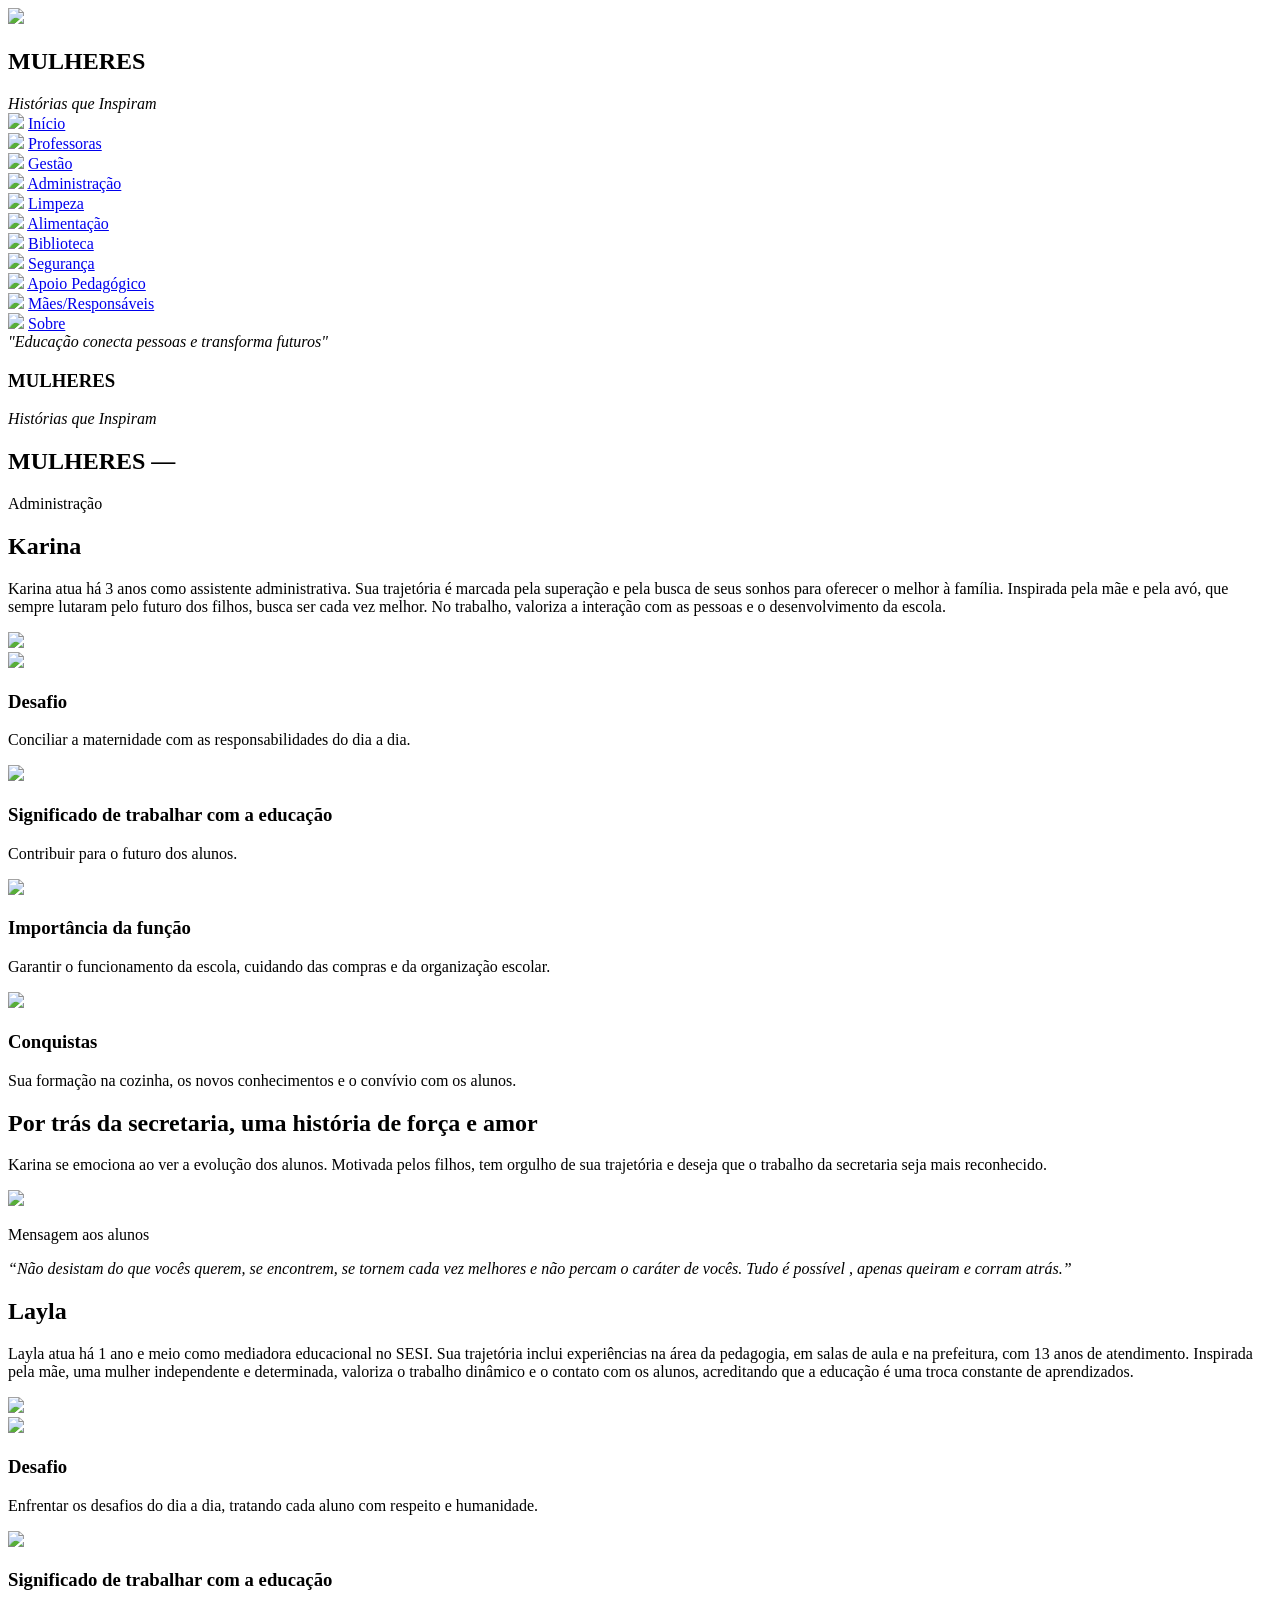
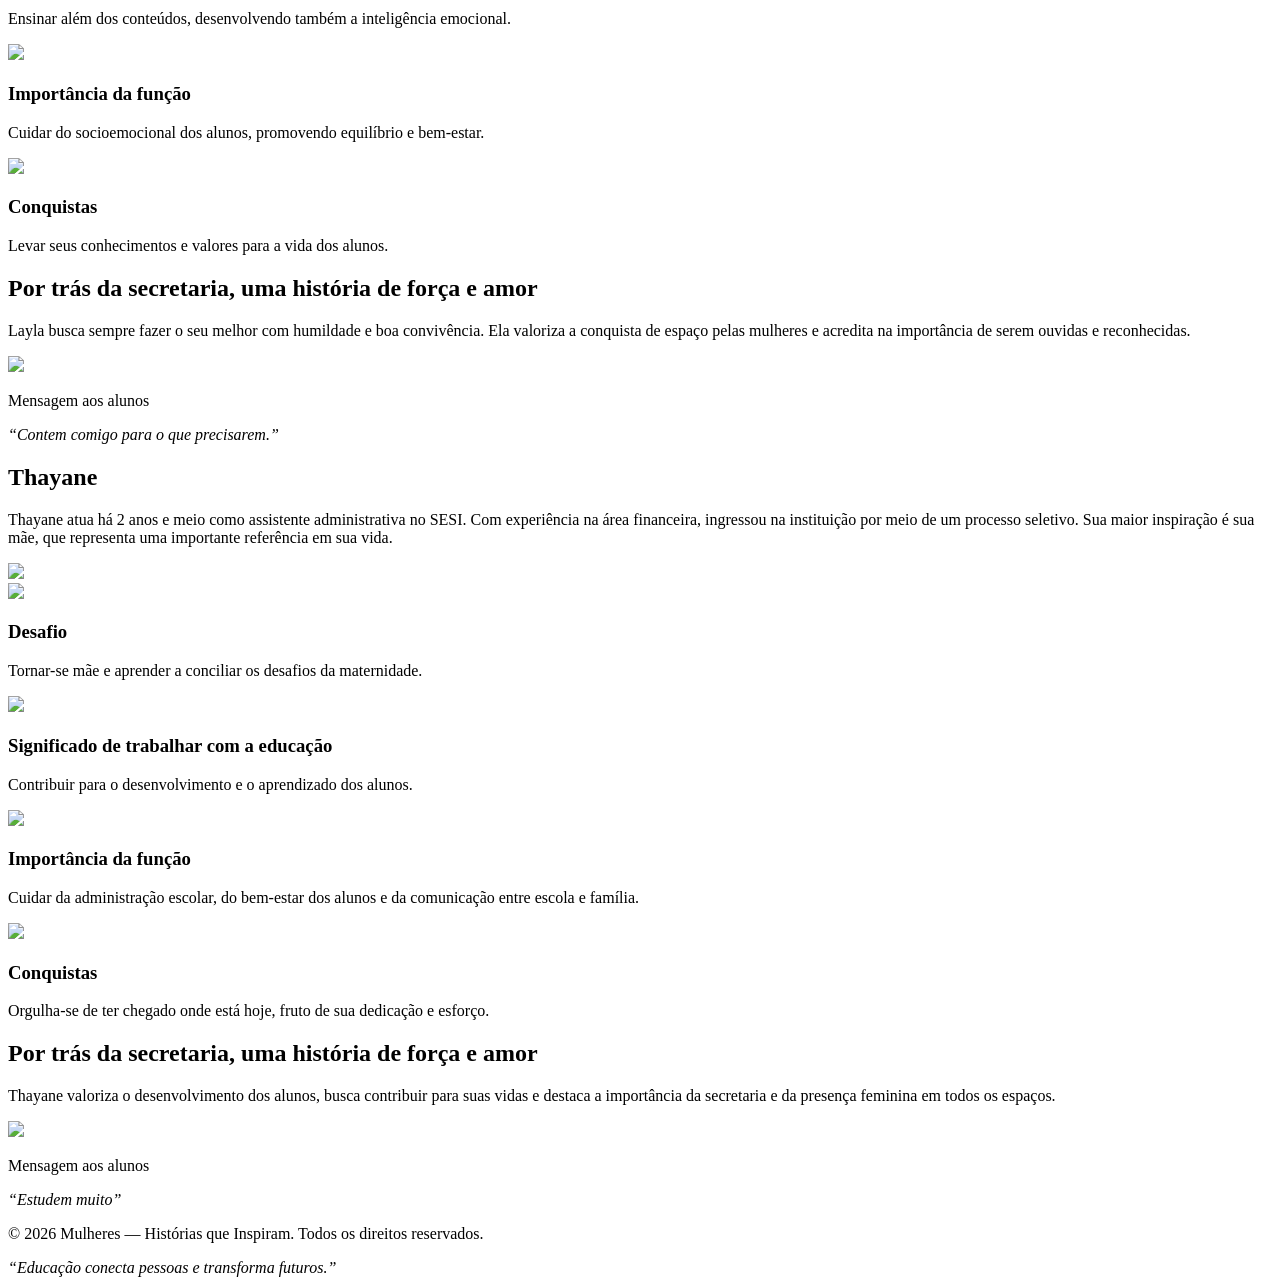
==== pages/adm.html @ c4435fe8 "Add files via upload" ====
<!DOCTYPE html>
<html lang="pt-br">
<head>
    <meta charset="UTF-8">
    <meta name="viewport" content="width=device-width, initial-scale=1.0">
    <title>Administração</title>
    <link rel="stylesheet" href="/ProjetoFinal_MulheresQueInspiram/css/adm.css">
</head>
<body>

    <div class="container">
        
         <div class="menu">

                <div class="perfil">
                        <img class="logo" src="/ProjetoFinal_MulheresQueInspiram/assets/icon/logo.png">
                    <div class="name">
                        <h2>MULHERES</h2>
                        <i>Histórias que Inspiram</i>
                    </div>
                </div>

                    <div class="line"></div>
           
            <div class="menu_option">

                <div class="option">
                    <img class="icon" src="/ProjetoFinal_MulheresQueInspiram/assets/icon/icons8-home-100.png">
                    <a class="type" href="/ProjetoFinal_MulheresQueInspiram/index.html">Início</a>
                </div>

                <div class="option">
                    <img class="icon" src="/ProjetoFinal_MulheresQueInspiram/assets/icon/icons8-pencil-100.png">
                    <a class="type" href="professoras.html">Professoras</a>
                </div>


                <div class="option">
                    <img class="icon" src="/ProjetoFinal_MulheresQueInspiram/assets/icon/icons8-users-100.png">
                    <a class="type" href="gestao.html">Gestão</a>
                </div>

                <div class="option">
                    <img class="icon" src="/ProjetoFinal_MulheresQueInspiram/assets/icon/icons8-engrenagem-100.png">
                    <a class="type" href="adm.html">Administração</a>
                </div>

                <div class="option">
                    <img class="icon" src="/ProjetoFinal_MulheresQueInspiram/assets/icon/icons8-vassoura-100.png">
                    <a class="type" href="limpeza.html">Limpeza</a>
                </div>

                <div class="option">
                    <img class="icon" src="/ProjetoFinal_MulheresQueInspiram/assets/icon/icons8-sala-de-jantar-100.png">
                    <a class="type" href="alimentacao.html">Alimentação</a>
                </div>

                <div class="option">
                    <img class="icon" src="/ProjetoFinal_MulheresQueInspiram/assets/icon/icons8-livro-100 (1).png">
                    <a class="type" href="biblioteca.html">Biblioteca</a>
                </div>

                <div class="option">
                    <img class="icon" src="/ProjetoFinal_MulheresQueInspiram/assets/icon/icons8-shield-100 (1).png">
                    <a class="type" href="seguranca.html">Segurança</a>
                </div>

                <div class="option">
                    <img class="icon" src="/ProjetoFinal_MulheresQueInspiram/assets/icon/icons8-medalha-100.png">
                    <a class="type" href="ap.html">Apoio Pedagógico</a>
                </div>
                
                <div class="option">
                    <img class="icon" src="/ProjetoFinal_MulheresQueInspiram/assets/icon/icons8-gostar-100.png">
                    <a class="type" href="mae.html">Mães/Responsáveis</a>
                </div>

                <div class="option">
                    <img class="icon" src="/ProjetoFinal_MulheresQueInspiram/assets/icon/icons8-informações-100 (1).png">
                    <a class="type" href="sobre.html">Sobre</a>
                </div>

            </div>    

                <div class="text">

                    <div class="line"></div>

                    <i>"Educação conecta pessoas e transforma futuros"</i>
                    
                    <div class="text_name">   
                        <h3>MULHERES</h3>
                        <i>Histórias que Inspiram</i>
                    </div>

                </div>

        </div>

            <div class="line"></div>

        <div class="main">

            <div class="title">
                <h2>MULHERES —</h2>
                <p>Administração</p>
            </div>

            <div class="card">

                <div class="card_1">

                    <h2>Karina</h2>
                    <p>Karina atua há 3 anos como assistente administrativa. Sua trajetória é marcada pela superação e pela busca de seus sonhos para oferecer o melhor à família. Inspirada pela mãe e pela avó, que sempre lutaram pelo futuro dos filhos, busca ser cada vez melhor. No trabalho, valoriza a interação com as pessoas e o desenvolvimento da escola.</p>
            
                </div>  
            
                    <img class="image" src="/ProjetoFinal_MulheresQueInspiram/img/karina.png">      

            </div>
        
            <div class="destaque">

                <div class="block">

                    <div class="block_destaque">
                        <img class="icon" src="/ProjetoFinal_MulheresQueInspiram/assets/icon_hover/icons8-gostar-100 (1).png">
                        <h3>Desafio</h3>
                        <p>Conciliar a maternidade com as responsabilidades do dia a dia.</p>
                    </div>

                    <div class="block_destaque">
                        <img class="icon" src="/ProjetoFinal_MulheresQueInspiram/assets/icon_hover/icons8-grupo-de-usuários-100.png">
                        <h3>Significado de trabalhar com a educação</h3>
                        <p>Contribuir para o futuro dos alunos.</p>
                    </div>

                    <div class="block_destaque">
                        <img class="icon" src="/ProjetoFinal_MulheresQueInspiram/assets/icon_hover/icons8-document-100.png">
                        <h3>Importância da função</h3>
                        <p>Garantir o funcionamento da escola, cuidando das compras e da organização escolar.</p>
                    </div>

                    <div class="block_destaque">
                        <img class="icon" src="/ProjetoFinal_MulheresQueInspiram/assets/icon_hover/icons8-medal-100.png">
                        <h3>Conquistas</h3>
                        <p>Sua formação na cozinha, os novos conhecimentos e o convívio com os alunos.</p>
                    </div>

                </div>

            </div>
            
            <div class="about">

                <div class="about_text">
                    <h2>Por trás da secretaria, uma história de força e amor</h2>
                    <p>Karina se emociona ao ver a evolução dos alunos. Motivada pelos filhos, tem orgulho de sua trajetória e deseja que o trabalho da secretaria seja mais reconhecido.</p> 
                </div>

                <div class="quote">
                    <img class="icon" src="/ProjetoFinal_MulheresQueInspiram/assets/icon_hover/icons8-balão-de-fala-100.png">
                    <p>Mensagem aos alunos</p>
                    <i>“Não desistam do que vocês querem, se encontrem, se tornem cada vez melhores e não percam o caráter de vocês. Tudo é possível , apenas queiram e corram atrás.”</i>
                </div>

            </div>

                <div class="lin"></div>

            <div class="card">

                <div class="card_1">

                    <h2>Layla</h2>
                    <p>Layla atua há 1 ano e meio como mediadora educacional no SESI. Sua trajetória inclui experiências na área da pedagogia, em salas de aula e na prefeitura, com 13 anos de atendimento. Inspirada pela mãe, uma mulher independente e determinada, valoriza o trabalho dinâmico e o contato com os alunos, acreditando que a educação é uma troca constante de aprendizados.</p>
            
                </div>  
            
                    <img class="layla" src="/ProjetoFinal_MulheresQueInspiram/img/layla.png">      

            </div>
        
            <div class="destaque">

                <div class="block">

                    <div class="block_destaque">
                        <img class="icon" src="/ProjetoFinal_MulheresQueInspiram/assets/icon_hover/icons8-gostar-100 (1).png">
                        <h3>Desafio</h3>
                        <p>Enfrentar os desafios do dia a dia, tratando cada aluno com respeito e humanidade.</p>
                    </div>

                    <div class="block_destaque">
                        <img class="icon" src="/ProjetoFinal_MulheresQueInspiram/assets/icon_hover/icons8-grupo-de-usuários-100.png">
                        <h3>Significado de trabalhar com a educação</h3>
                        <p>Ensinar além dos conteúdos, desenvolvendo também a inteligência emocional.</p>
                    </div>

                    <div class="block_destaque">
                        <img class="icon" src="/ProjetoFinal_MulheresQueInspiram/assets/icon_hover/icons8-document-100.png">
                        <h3>Importância da função</h3>
                        <p>Cuidar do socioemocional dos alunos, promovendo equilíbrio e bem-estar.</p>
                    </div>

                    <div class="block_destaque">
                        <img class="icon" src="/ProjetoFinal_MulheresQueInspiram/assets/icon_hover/icons8-medal-100.png">
                        <h3>Conquistas</h3>
                        <p>Levar seus conhecimentos e valores para a vida dos alunos.</p>
                    </div>

                </div>

            </div>
            
            <div class="about">

                <div class="about_text">
                    <h2>Por trás da secretaria, uma história de força e amor</h2>
                    <p>Layla busca sempre fazer o seu melhor com humildade e boa convivência. Ela valoriza a conquista de espaço pelas mulheres e acredita na importância de serem ouvidas e reconhecidas.</p> 
                </div>

                <div class="quote">
                    <img class="icon" src="/ProjetoFinal_MulheresQueInspiram/assets/icon_hover/icons8-balão-de-fala-100.png">
                    <p>Mensagem aos alunos</p>
                    <i>“Contem comigo para o que precisarem.”</i>
                </div>

            </div>

                <div class="lin"></div>           
            
            <div class="card">

                <div class="card_1">

                    <h2>Thayane</h2>
                    <p>Thayane atua há 2 anos e meio como assistente administrativa no SESI. Com experiência na área financeira, ingressou na instituição por meio de um processo seletivo. Sua maior inspiração é sua mãe, que representa uma importante referência em sua vida.</p>
            
                </div>  
            
                    <img class="image" src="/ProjetoFinal_MulheresQueInspiram/img/thayne.jpg">      

            </div>
        
            <div class="destaque">

                <div class="block">

                    <div class="block_destaque">
                        <img class="icon" src="/ProjetoFinal_MulheresQueInspiram/assets/icon_hover/icons8-gostar-100 (1).png">
                        <h3>Desafio</h3>
                        <p>Tornar-se mãe e aprender a conciliar os desafios da maternidade.</p>
                    </div>

                    <div class="block_destaque">
                        <img class="icon" src="/ProjetoFinal_MulheresQueInspiram/assets/icon_hover/icons8-grupo-de-usuários-100.png">
                        <h3>Significado de trabalhar com a educação</h3>
                        <p>Contribuir para o desenvolvimento e o aprendizado dos alunos.</p>
                    </div>

                    <div class="block_destaque">
                        <img class="icon" src="/ProjetoFinal_MulheresQueInspiram/assets/icon_hover/icons8-document-100.png">
                        <h3>Importância da função</h3>
                        <p>Cuidar da administração escolar, do bem-estar dos alunos e da comunicação entre escola e família.</p>
                    </div>

                    <div class="block_destaque">
                        <img class="icon" src="/ProjetoFinal_MulheresQueInspiram/assets/icon_hover/icons8-medal-100.png">
                        <h3>Conquistas</h3>
                        <p>Orgulha-se de ter chegado onde está hoje, fruto de sua dedicação e esforço.</p>
                    </div>

                </div>

            </div>
            
            <div class="about">

                <div class="about_text">
                    <h2>Por trás da secretaria, uma história de força e amor</h2>
                    <p>Thayane valoriza o desenvolvimento dos alunos, busca contribuir para suas vidas e destaca a importância da secretaria e da presença feminina em todos os espaços.</p> 
                </div>

                <div class="quote">
                    <img class="icon" src="/ProjetoFinal_MulheresQueInspiram/assets/icon_hover/icons8-balão-de-fala-100.png">
                    <p>Mensagem aos alunos</p>
                    <i>“Estudem muito”</i>
                </div>

            </div>

        </div>  

    </div>  

            <div class="rodape">
                <p>© 2026 Mulheres — Histórias que Inspiram. Todos os direitos reservados.</p>
                <i>“Educação conecta pessoas e transforma futuros.”</i>
            </div>

</body>
</html>
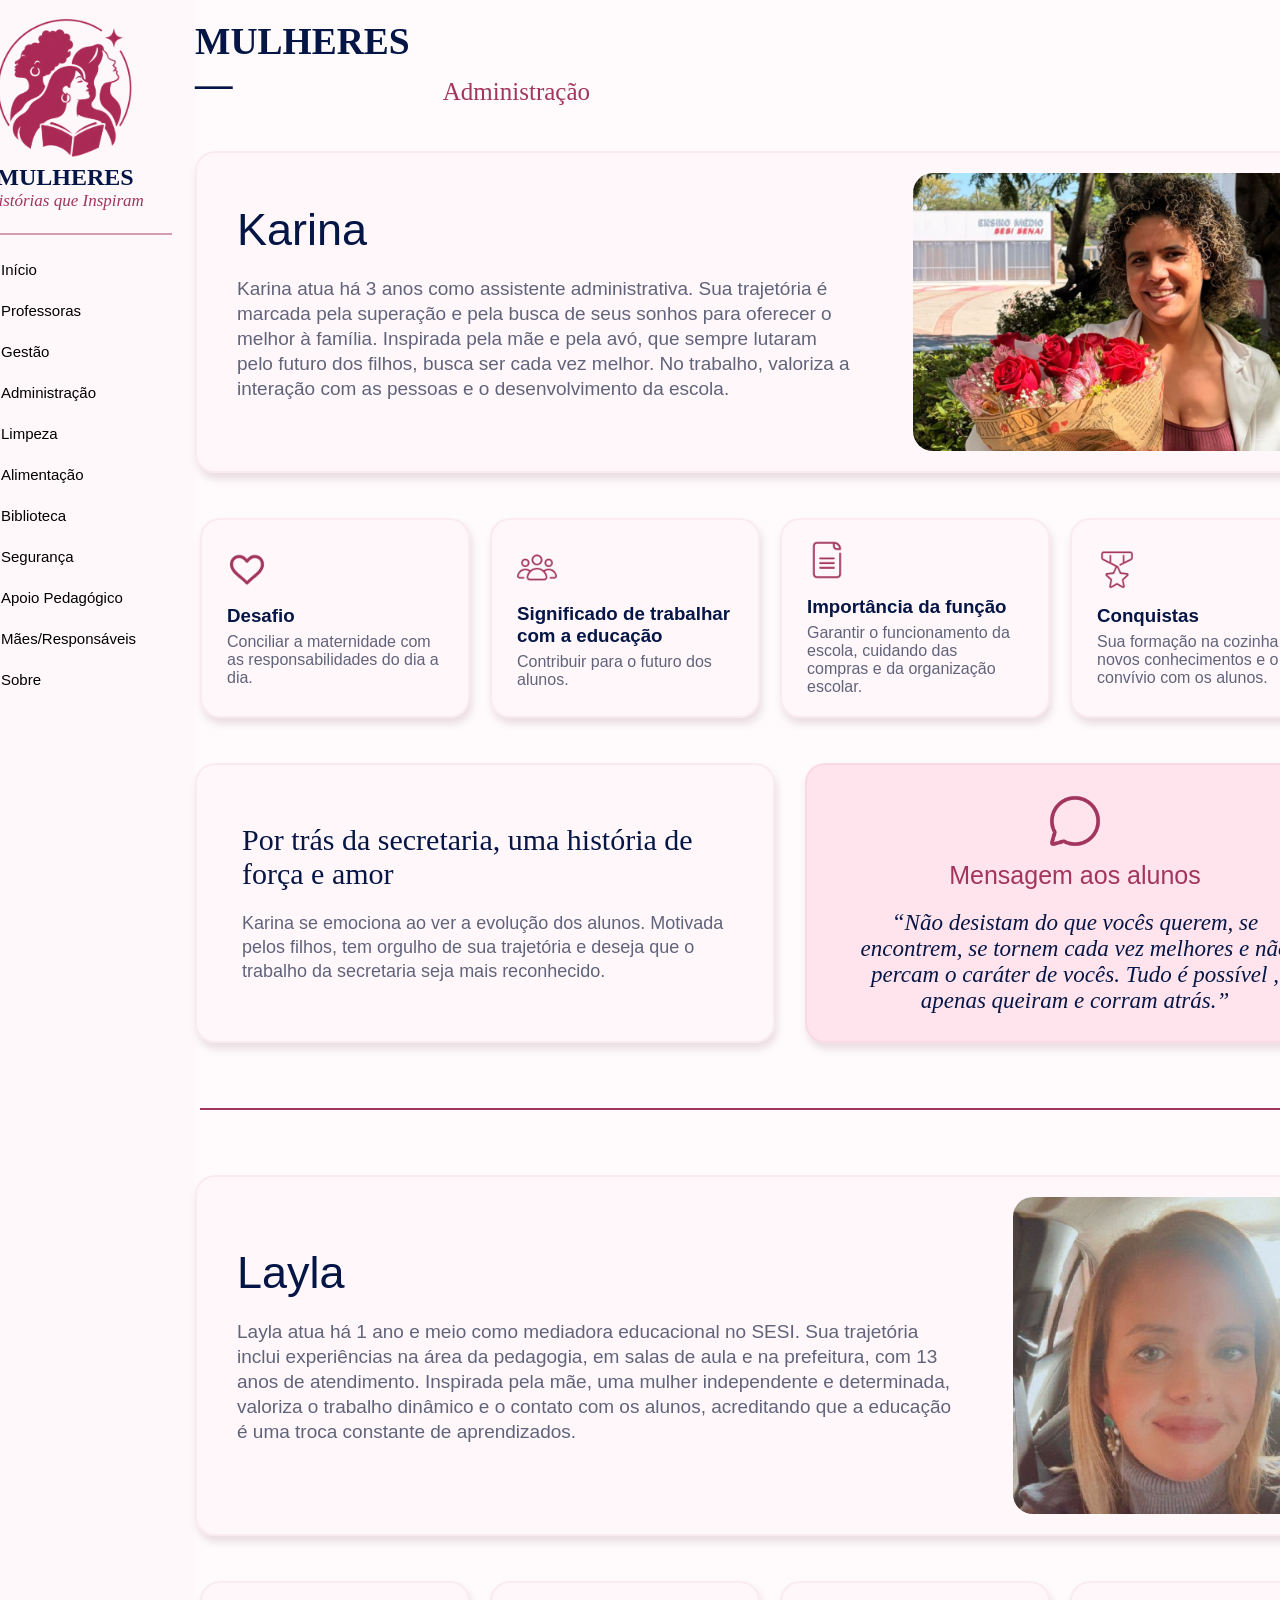
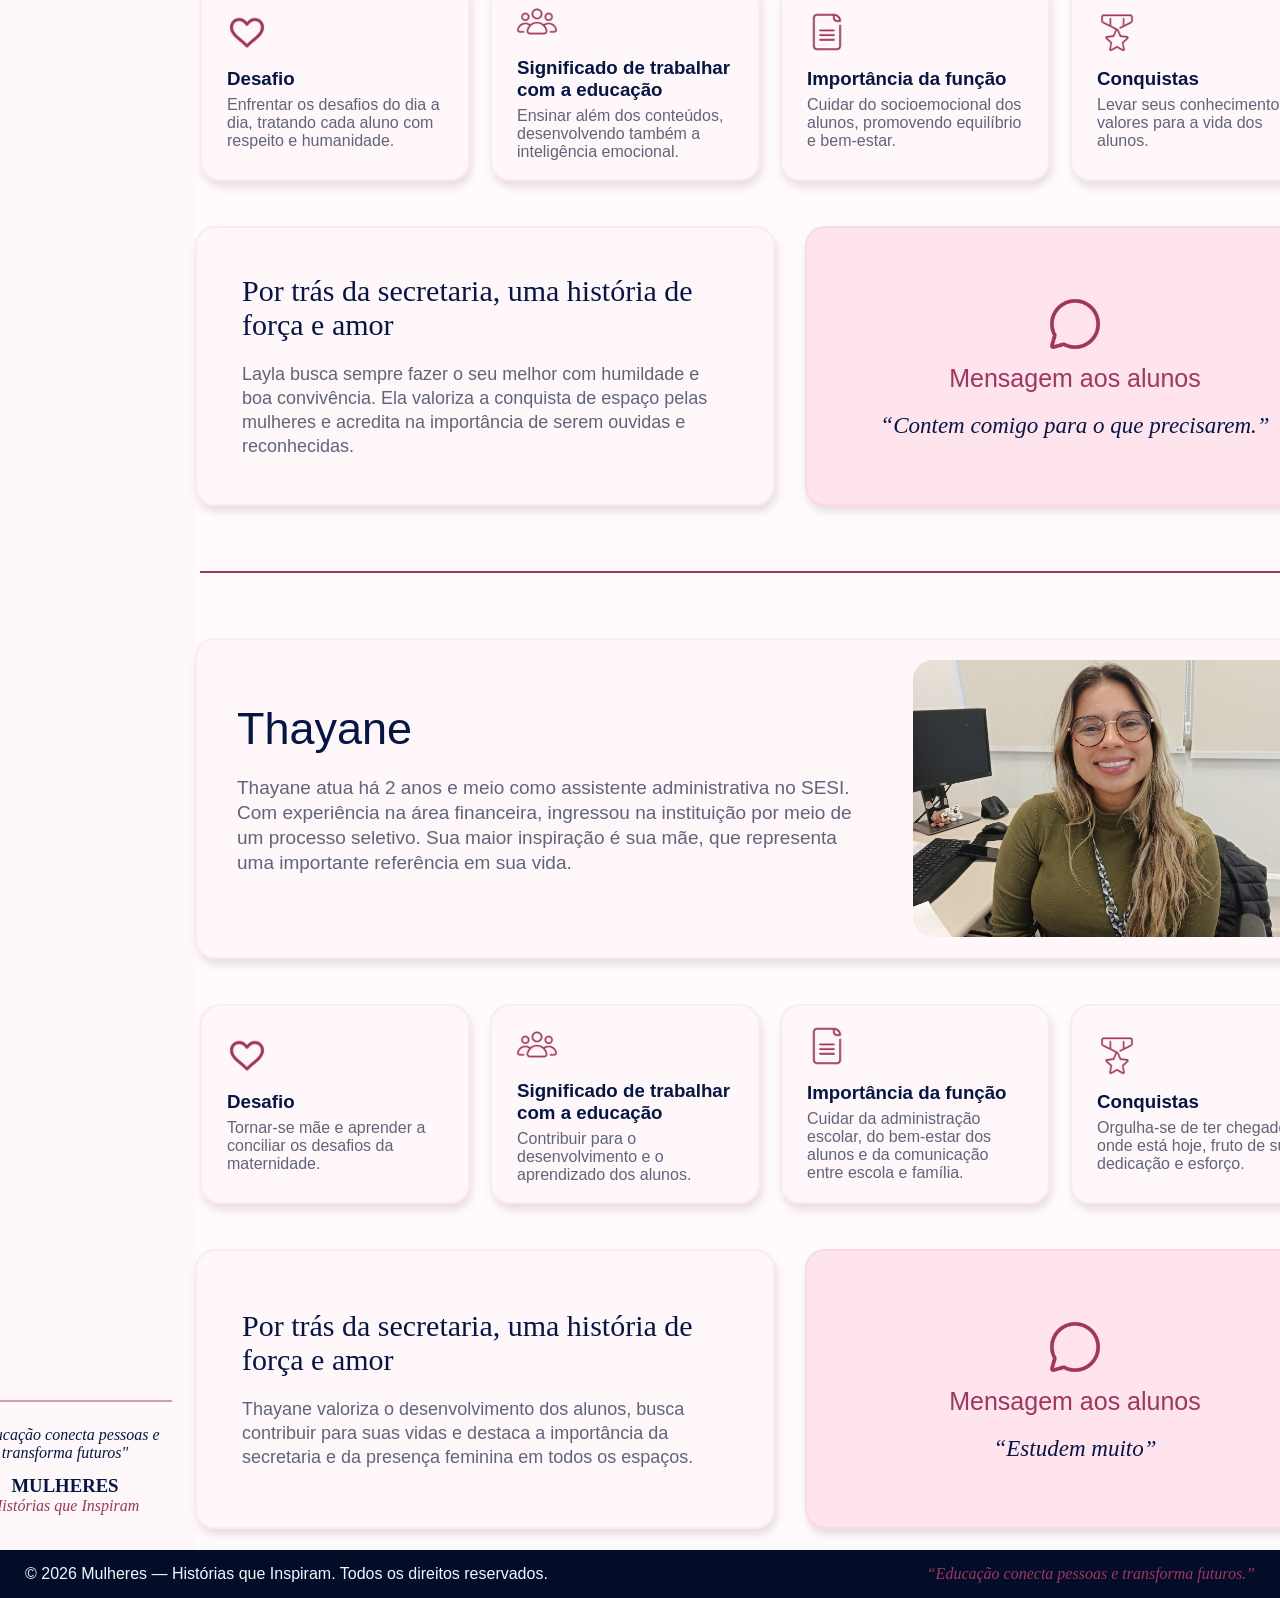
==== commit 5a500ab4: "Add files via upload" ====
--- a/pages/adm.html
+++ b/pages/adm.html
@@ -4,7 +4,7 @@
     <meta charset="UTF-8">
     <meta name="viewport" content="width=device-width, initial-scale=1.0">
     <title>Administração</title>
-    <link rel="stylesheet" href="/ProjetoFinal_MulheresQueInspiram/css/adm.css">
+    <link rel="stylesheet" href="../css/adm.css">
 </head>
 <body>
 
@@ -13,7 +13,7 @@
          <div class="menu">
 
                 <div class="perfil">
-                        <img class="logo" src="/ProjetoFinal_MulheresQueInspiram/assets/icon/logo.png">
+                        <img class="logo" src="../assets/icon/logo.png">
                     <div class="name">
                         <h2>MULHERES</h2>
                         <i>Histórias que Inspiram</i>
@@ -25,58 +25,58 @@
             <div class="menu_option">
 
                 <div class="option">
-                    <img class="icon" src="/ProjetoFinal_MulheresQueInspiram/assets/icon/icons8-home-100.png">
-                    <a class="type" href="/ProjetoFinal_MulheresQueInspiram/index.html">Início</a>
-                </div>
-
-                <div class="option">
-                    <img class="icon" src="/ProjetoFinal_MulheresQueInspiram/assets/icon/icons8-pencil-100.png">
+                    <img class="icon" src="../assets/icon/icons8-home-100.png">
+                    <a class="type" href="../index.html">Início</a>
+                </div>
+
+                <div class="option">
+                    <img class="icon" src="../assets/icon/icons8-pencil-100.png">
                     <a class="type" href="professoras.html">Professoras</a>
                 </div>
 
 
                 <div class="option">
-                    <img class="icon" src="/ProjetoFinal_MulheresQueInspiram/assets/icon/icons8-users-100.png">
+                    <img class="icon" src="../assets/icon/icons8-users-100.png">
                     <a class="type" href="gestao.html">Gestão</a>
                 </div>
 
                 <div class="option">
-                    <img class="icon" src="/ProjetoFinal_MulheresQueInspiram/assets/icon/icons8-engrenagem-100.png">
+                    <img class="icon" src="../assets/icon/icons8-engrenagem-100.png">
                     <a class="type" href="adm.html">Administração</a>
                 </div>
 
                 <div class="option">
-                    <img class="icon" src="/ProjetoFinal_MulheresQueInspiram/assets/icon/icons8-vassoura-100.png">
+                    <img class="icon" src="../assets/icon/icons8-vassoura-100.png">
                     <a class="type" href="limpeza.html">Limpeza</a>
                 </div>
 
                 <div class="option">
-                    <img class="icon" src="/ProjetoFinal_MulheresQueInspiram/assets/icon/icons8-sala-de-jantar-100.png">
+                    <img class="icon" src="../assets/icon/icons8-sala-de-jantar-100.png">
                     <a class="type" href="alimentacao.html">Alimentação</a>
                 </div>
 
                 <div class="option">
-                    <img class="icon" src="/ProjetoFinal_MulheresQueInspiram/assets/icon/icons8-livro-100 (1).png">
+                    <img class="icon" src="../assets/icon/icons8-livro-100 (1).png">
                     <a class="type" href="biblioteca.html">Biblioteca</a>
                 </div>
 
                 <div class="option">
-                    <img class="icon" src="/ProjetoFinal_MulheresQueInspiram/assets/icon/icons8-shield-100 (1).png">
+                    <img class="icon" src="../assets/icon/icons8-shield-100 (1).png">
                     <a class="type" href="seguranca.html">Segurança</a>
                 </div>
 
                 <div class="option">
-                    <img class="icon" src="/ProjetoFinal_MulheresQueInspiram/assets/icon/icons8-medalha-100.png">
+                    <img class="icon" src="../assets/icon/icons8-medalha-100.png">
                     <a class="type" href="ap.html">Apoio Pedagógico</a>
                 </div>
                 
                 <div class="option">
-                    <img class="icon" src="/ProjetoFinal_MulheresQueInspiram/assets/icon/icons8-gostar-100.png">
+                    <img class="icon" src="../assets/icon/icons8-gostar-100.png">
                     <a class="type" href="mae.html">Mães/Responsáveis</a>
                 </div>
 
                 <div class="option">
-                    <img class="icon" src="/ProjetoFinal_MulheresQueInspiram/assets/icon/icons8-informações-100 (1).png">
+                    <img class="icon" src="../assets/icon/icons8-informações-100 (1).png">
                     <a class="type" href="sobre.html">Sobre</a>
                 </div>
 
@@ -115,7 +115,7 @@
             
                 </div>  
             
-                    <img class="image" src="/ProjetoFinal_MulheresQueInspiram/img/karina.png">      
+                    <img class="image" src="../img/karina.png">      
 
             </div>
         
@@ -124,25 +124,25 @@
                 <div class="block">
 
                     <div class="block_destaque">
-                        <img class="icon" src="/ProjetoFinal_MulheresQueInspiram/assets/icon_hover/icons8-gostar-100 (1).png">
+                        <img class="icon" src="../assets/icon_hover/icons8-gostar-100 (1).png">
                         <h3>Desafio</h3>
                         <p>Conciliar a maternidade com as responsabilidades do dia a dia.</p>
                     </div>
 
                     <div class="block_destaque">
-                        <img class="icon" src="/ProjetoFinal_MulheresQueInspiram/assets/icon_hover/icons8-grupo-de-usuários-100.png">
+                        <img class="icon" src="../assets/icon_hover/icons8-grupo-de-usuários-100.png">
                         <h3>Significado de trabalhar com a educação</h3>
                         <p>Contribuir para o futuro dos alunos.</p>
                     </div>
 
                     <div class="block_destaque">
-                        <img class="icon" src="/ProjetoFinal_MulheresQueInspiram/assets/icon_hover/icons8-document-100.png">
+                        <img class="icon" src="../assets/icon_hover/icons8-document-100.png">
                         <h3>Importância da função</h3>
                         <p>Garantir o funcionamento da escola, cuidando das compras e da organização escolar.</p>
                     </div>
 
                     <div class="block_destaque">
-                        <img class="icon" src="/ProjetoFinal_MulheresQueInspiram/assets/icon_hover/icons8-medal-100.png">
+                        <img class="icon" src="../assets/icon_hover/icons8-medal-100.png">
                         <h3>Conquistas</h3>
                         <p>Sua formação na cozinha, os novos conhecimentos e o convívio com os alunos.</p>
                     </div>
@@ -159,7 +159,7 @@
                 </div>
 
                 <div class="quote">
-                    <img class="icon" src="/ProjetoFinal_MulheresQueInspiram/assets/icon_hover/icons8-balão-de-fala-100.png">
+                    <img class="icon" src="../assets/icon_hover/icons8-balão-de-fala-100.png">
                     <p>Mensagem aos alunos</p>
                     <i>“Não desistam do que vocês querem, se encontrem, se tornem cada vez melhores e não percam o caráter de vocês. Tudo é possível , apenas queiram e corram atrás.”</i>
                 </div>
@@ -177,7 +177,7 @@
             
                 </div>  
             
-                    <img class="layla" src="/ProjetoFinal_MulheresQueInspiram/img/layla.png">      
+                    <img class="layla" src="../img/layla.png">      
 
             </div>
         
@@ -186,25 +186,25 @@
                 <div class="block">
 
                     <div class="block_destaque">
-                        <img class="icon" src="/ProjetoFinal_MulheresQueInspiram/assets/icon_hover/icons8-gostar-100 (1).png">
+                        <img class="icon" src="../assets/icon_hover/icons8-gostar-100 (1).png">
                         <h3>Desafio</h3>
                         <p>Enfrentar os desafios do dia a dia, tratando cada aluno com respeito e humanidade.</p>
                     </div>
 
                     <div class="block_destaque">
-                        <img class="icon" src="/ProjetoFinal_MulheresQueInspiram/assets/icon_hover/icons8-grupo-de-usuários-100.png">
+                        <img class="icon" src="../assets/icon_hover/icons8-grupo-de-usuários-100.png">
                         <h3>Significado de trabalhar com a educação</h3>
                         <p>Ensinar além dos conteúdos, desenvolvendo também a inteligência emocional.</p>
                     </div>
 
                     <div class="block_destaque">
-                        <img class="icon" src="/ProjetoFinal_MulheresQueInspiram/assets/icon_hover/icons8-document-100.png">
+                        <img class="icon" src="../assets/icon_hover/icons8-document-100.png">
                         <h3>Importância da função</h3>
                         <p>Cuidar do socioemocional dos alunos, promovendo equilíbrio e bem-estar.</p>
                     </div>
 
                     <div class="block_destaque">
-                        <img class="icon" src="/ProjetoFinal_MulheresQueInspiram/assets/icon_hover/icons8-medal-100.png">
+                        <img class="icon" src="../assets/icon_hover/icons8-medal-100.png">
                         <h3>Conquistas</h3>
                         <p>Levar seus conhecimentos e valores para a vida dos alunos.</p>
                     </div>
@@ -221,7 +221,7 @@
                 </div>
 
                 <div class="quote">
-                    <img class="icon" src="/ProjetoFinal_MulheresQueInspiram/assets/icon_hover/icons8-balão-de-fala-100.png">
+                    <img class="icon" src="../assets/icon_hover/icons8-balão-de-fala-100.png">
                     <p>Mensagem aos alunos</p>
                     <i>“Contem comigo para o que precisarem.”</i>
                 </div>
@@ -239,7 +239,7 @@
             
                 </div>  
             
-                    <img class="image" src="/ProjetoFinal_MulheresQueInspiram/img/thayne.jpg">      
+                    <img class="image" src="../img/thayne.jpg">      
 
             </div>
         
@@ -248,25 +248,25 @@
                 <div class="block">
 
                     <div class="block_destaque">
-                        <img class="icon" src="/ProjetoFinal_MulheresQueInspiram/assets/icon_hover/icons8-gostar-100 (1).png">
+                        <img class="icon" src="../assets/icon_hover/icons8-gostar-100 (1).png">
                         <h3>Desafio</h3>
                         <p>Tornar-se mãe e aprender a conciliar os desafios da maternidade.</p>
                     </div>
 
                     <div class="block_destaque">
-                        <img class="icon" src="/ProjetoFinal_MulheresQueInspiram/assets/icon_hover/icons8-grupo-de-usuários-100.png">
+                        <img class="icon" src="../assets/icon_hover/icons8-grupo-de-usuários-100.png">
                         <h3>Significado de trabalhar com a educação</h3>
                         <p>Contribuir para o desenvolvimento e o aprendizado dos alunos.</p>
                     </div>
 
                     <div class="block_destaque">
-                        <img class="icon" src="/ProjetoFinal_MulheresQueInspiram/assets/icon_hover/icons8-document-100.png">
+                        <img class="icon" src="../assets/icon_hover/icons8-document-100.png">
                         <h3>Importância da função</h3>
                         <p>Cuidar da administração escolar, do bem-estar dos alunos e da comunicação entre escola e família.</p>
                     </div>
 
                     <div class="block_destaque">
-                        <img class="icon" src="/ProjetoFinal_MulheresQueInspiram/assets/icon_hover/icons8-medal-100.png">
+                        <img class="icon" src="../assets/icon_hover/icons8-medal-100.png">
                         <h3>Conquistas</h3>
                         <p>Orgulha-se de ter chegado onde está hoje, fruto de sua dedicação e esforço.</p>
                     </div>
@@ -283,7 +283,7 @@
                 </div>
 
                 <div class="quote">
-                    <img class="icon" src="/ProjetoFinal_MulheresQueInspiram/assets/icon_hover/icons8-balão-de-fala-100.png">
+                    <img class="icon" src="../assets/icon_hover/icons8-balão-de-fala-100.png">
                     <p>Mensagem aos alunos</p>
                     <i>“Estudem muito”</i>
                 </div>
--- a/css/adm.css
+++ b/css/adm.css
@@ -0,0 +1,622 @@
+* {
+    margin: 0;                     
+    padding: 0;                    
+    box-sizing: border-box;        
+}
+
+body {
+    background-color: rgb(255, 251, 252);  
+    font-family:'Trebuchet MS', 'Lucida Sans Unicode', 'Lucida Grande', 'Lucida Sans', Arial, sans-serif;
+    color: #051646;
+}                 
+
+.container {            
+    margin: 0 auto;                
+    display: flex; 
+    justify-content: center;                                        
+}
+
+.menu{
+    display: flex;   
+    flex-direction: column;
+    height: 100%; 
+    width: 260px;
+    background-color: rgba(255, 240, 245, 0.351);
+    padding: 15px 25px;
+}
+
+.logo{
+    width: 135px;
+    display: flex;
+    margin: auto;
+}
+
+.perfil{
+    margin: auto;
+    margin-bottom: 22px;
+}
+
+.perfil .name{
+    margin-top: 6px;
+    text-align: center; 
+}
+
+.perfil .name h2{
+    font-family:Cambria, Cochin, Georgia, Times, 'Times New Roman', serif;
+}
+
+.perfil .name i{
+    font-family: 'Times New Roman', Times, serif;
+    font-size: 17px;
+    color: #A2355D;
+}
+
+.menu .line{
+    background-color: #a2355d77;
+    height: 2px;
+    width: 212px;
+    margin-bottom: 24px;
+}
+
+.option{
+    align-items: center;
+    display: flex;
+    gap: 20px;
+    margin-bottom: 20px;
+}
+
+.type:hover{
+    color: #A2355D;    
+}
+
+.menu .icon{
+    width: 21px;
+}
+
+.type{
+    text-decoration: none;
+    color: black;
+    font-size: 15px;
+}
+
+.text{ 
+    margin-top: 2290px;
+    margin-bottom: 20px;
+    font-size: 16px;
+    text-align: center;
+    gap: 10px;
+}
+
+.text i{
+    font-family:'Times New Roman', Times, serif ;
+}
+
+.text_name{
+    margin-top: 13px;
+}
+
+.text_name h3{
+    font-family:Cambria, Cochin, Georgia, Times, 'Times New Roman', serif;
+}
+
+.text_name i{
+    color: #A2355D;
+}
+
+.line{
+    background-color: #a2355d2a;
+    width: 3px;
+}
+
+.main{
+    align-items: center;
+    margin:0 auto;
+    display: flex;
+    justify-content: center;
+    flex-direction: column;
+    gap: 45px;
+}
+
+.title{
+    display: flex;
+    align-items: end;
+    gap: 8px;
+    font-size: 25px;
+    margin-right: 755px;
+}
+
+.title h2{
+    font-family: Cambria, Cochin, Georgia, Times, 'Times New Roman', serif;
+}
+
+.title p{
+    font-family: 'Times New Roman', Times, serif;
+    color: #A2355D;
+}
+
+.card{
+    background-color: rgba(255, 240, 245, 0.351);
+    width: 1150px;
+    display: flex;
+    height: auto;
+    gap: 60px;
+    align-items: center;
+    border: 2px solid #a2355d0f;
+    margin: 0 auto;
+    padding: 20px 40px;
+    border-radius: 20px 20px;
+    box-shadow: 2px 6px 8px rgba(72, 6, 37, 0.121); 
+}
+
+.card .image{
+    width: 390px;
+    border-radius: 20px 20px;
+
+}
+
+.card_1{
+    display: flex;
+    flex-direction: column;
+}
+
+.card_1 h2{
+    font-family: Verdana, Geneva, Tahoma, sans-serif;
+    font-size: 45px;
+    font-weight: normal;
+    margin-bottom: 20px;
+}
+
+.card_1 p{
+    line-height: 25px;
+    font-size: 19px;
+    color: #030f31a1;
+    margin-bottom: 20px;
+    font-weight: lighter;
+}
+
+.destaque h2{
+    font-family: 'Times New Roman', Times, serif;
+    font-size: 26px;
+    margin-bottom: 20px;
+}
+
+.block{
+    display: flex;
+    gap: 20px;
+}
+
+.block_destaque{
+    background-color: rgba(255, 240, 245, 0.351);
+    width: 270px;
+    height: 200px;
+    display: flex;
+    justify-content: center;
+    gap: 6px;
+    border: 2px solid #a2355d0f;
+    padding: 25px 25px;
+    border-radius: 20px 20px;
+    box-shadow: 2px 6px 8px rgba(72, 6, 37, 0.121); 
+    flex-direction: column;
+}
+
+.block_destaque .icon{
+    width: 40px;
+    display: flex;
+    margin-bottom: 10px;
+}
+
+.block_destaque h1{
+    font-size: 40px;
+    color: #A2355D;
+    font-family: 'Times New Roman', Times, serif;
+    display: flex;
+    margin-bottom: 10px;    
+}
+
+.block_destaque p{
+    font-size: 16px;
+    color: #030f31a1;
+}
+
+.about{
+    display: flex;
+    gap: 30px;
+}
+.about_text{
+    background-color: rgba(255, 240, 245, 0.351);
+    width: 580px;
+    height: 280px;
+    display: flex;
+    justify-content: center;
+    flex-direction: column;
+    border: 2px solid #a2355d0f;
+    padding: 40px 45px;
+    border-radius: 20px 20px;
+    box-shadow: 2px 6px 8px rgba(72, 6, 37, 0.121);     
+}
+
+
+.about_text h2{
+    font-size: 30px;
+    font-weight: lighter;
+    font-family: 'Times New Roman', Times, serif;
+    margin-bottom: 20px;
+}
+
+.about_text  p{
+    line-height: 24px;
+    font-size: 18px;
+    color: #030f31a1;
+}
+
+
+.quote{
+    background-color: rgba(255, 186, 209, 0.351);
+    width: 540px;
+    height: 280px;
+    display: flex;
+    align-items: center;
+    justify-content: center;
+    flex-direction: column;
+    border: 2px solid #a2355d0f;
+    padding: 40px 45px;
+    border-radius: 20px 20px;
+    box-shadow: 2px 6px 8px rgba(72, 6, 37, 0.121);    
+}
+
+.quote .icon{
+    width: 60px;
+    margin-bottom: 10px;
+}
+
+
+.quote i{
+    font-family: 'Times New Roman', Times, serif;
+    font-size: 23px;
+    text-align: center;
+}
+
+.quote p{
+    color: #A2355D;
+    font-size: 25px;
+    text-align: center;
+    margin-bottom: 20px;
+}
+
+.lin{
+    background-color: #A2355D;
+    height: 2px;
+    width: 1140px;
+    margin-bottom: 20px;
+    margin-top: 20px;
+}
+
+.layla{
+    width: 290px;
+    border-radius: 20px 20px;
+
+}
+
+.rodape{
+    width: auto;
+    color: aliceblue;
+    background-color: #030d28;
+    display: flex;
+    padding: 15px 25px;
+    justify-content: space-between;
+}
+
+.rodape i{
+    font-family: 'Times New Roman', Times, serif;
+    color: #A2355D;
+}
+
+
+@media (max-width: 999px) {
+    /* Altera a direção da linha do meio para coluna (menu em cima, principal embaixo) */
+    
+       .title{
+        margin-right: 0;
+        justify-content: center;
+        text-align: center;
+        padding: 0 20px;
+    }
+
+    .card{
+        width: 92%;
+        gap: 30px;
+        flex-wrap: wrap;
+        justify-content: center;
+    }
+
+    .card .image{
+        width: 100%;
+        max-width: 390px;
+    }
+
+    .card_1{
+        min-width: 280px;
+        flex: 1 1 320px;
+    }
+
+    .block{
+        flex-wrap: wrap;
+        justify-content: center;
+        width: 92%;
+        margin: 0 auto;
+    }
+
+    .about{
+        flex-wrap: wrap;
+        justify-content: center;
+        width: 92%;
+        margin: 0 auto;
+    }
+
+    .about_text,
+    .quote{
+        margin: auto;
+        width: 100%;
+        max-width: 580px;
+    }
+
+    .lin{
+        width: 92%;
+    }
+    
+    .container{
+        display: flex;
+        flex-direction: column;
+        width: 100%;
+        overflow-x: hidden;
+    }
+
+    .menu{
+        display: flex;
+        flex-direction: column;
+        width: 100%;
+        gap: 0px;
+        justify-content: center;
+        padding: 0px 30px;
+    }
+
+    .title{
+        font-size: 18px;
+        align-items: center;
+        flex-direction: column;
+    }
+
+    .layla{ 
+        width: 85%    
+    }
+
+    .menu{
+        display: flex;
+        flex-direction: column;
+        width: auto;
+        gap: 0px;
+        justify-content: center;
+        padding: 0px 30px;
+    }
+
+    .menu .line{
+        width: auto;
+    }
+
+    .perfil .logo{
+        width: 30%;
+    }
+
+    .perfil .name h2{
+        font-size: 18px;
+    }
+
+    .perfil .name i{
+        font-size: 15px;
+    }
+
+    .menu_option{
+        display: flex; 
+        flex-direction: row;
+        flex-wrap: wrap;
+        gap: 15px; 
+        justify-content: center; 
+    }
+
+    .option{
+        gap: 5px;
+        margin-bottom: 15px;
+    }
+
+    .option .icon{
+        width: 16px;
+    }
+
+    .option .type{
+        font-size: 14px;
+        text-align: center;
+    }
+
+    .menu .text{ 
+        margin-top: 15px;
+        display: flex;
+        flex-direction: column;
+    }
+
+    .main{
+        margin: auto;
+        justify-content: center;
+        margin-top: 30px;
+    }
+    
+    .card {
+        width: 85%;
+        height: auto;
+        display: flex;
+        flex-direction: column;
+        margin: 0 auto;
+        padding: 20px 18px;
+    }
+
+    .card_1{
+        width: 100%;
+        min-width: 0;
+        flex: none;
+    }
+
+    .card_1 h2{
+        font-size: 22px;
+    }
+
+    .card_1 h3{ 
+        font-size: 18px;
+    }
+
+    .card_1 p{
+        font-size: 16px;
+        overflow-wrap: break-word;
+    }
+
+    .card_1 .more{
+        font-size: 14px;
+        height: 30px;
+        text-decoration: none;
+        padding: 0px 0px;
+        width: 200px;
+        display: flex;
+        justify-content: center;
+        align-items: center;
+        text-align: center;
+    } 
+    
+    .card .image{
+        width: 85%;
+    }
+
+    .destaque{
+        margin: auto;
+        justify-content: center;
+        align-items: center;
+        width: 100%;
+    }
+
+    .destaque h2{
+        font-size: 22px;
+        text-align: center;    
+    }
+
+    .block{
+        flex-wrap: wrap;
+        display: flex;
+        flex-direction: column;
+        width: 100%;
+        align-items: center;
+    }
+
+    .block_destaque{
+        width: 85%;
+        height: auto;
+        margin: auto;
+    }
+
+    .block_destaque .icon{
+        width: 30px;
+    }
+
+    .block_destaque h1{
+        font-size: 30px;
+    }
+
+    .block_destaque h3{
+        font-size: 19px;
+        overflow-wrap: break-word;
+    }
+
+    .block_destaque p{
+        font-size: 17px;
+        overflow-wrap: break-word;
+    }
+
+    .about{
+        margin:0 auto;
+        justify-content: center;
+        flex-direction: column;
+        display: flex;
+        height: auto;
+        width: 100%;
+        padding: 20px 20px;
+    }
+
+    .about_text{
+        width: 100%;
+        height: auto;
+        padding: 25px 20px;
+    }
+
+    .about_text h4{
+        font-size: 14px;
+        margin-bottom: 40px;
+    }
+
+    .about_text h2{
+        font-size: 22px;
+        margin-bottom: 20px;
+        overflow-wrap: break-word;
+    }
+
+    .about p{
+        font-size: 16px;
+        overflow-wrap: break-word;
+    }
+
+    .about strong{
+        font-size: 16px;
+    }
+
+    .project .image{
+        width: 90%;
+    }
+
+    .quote{
+        margin: auto;
+        width: 100%;
+        height: auto;
+        padding: 25px 20px;
+    }
+
+    .quote .icon{
+        width: 30%;
+    }
+
+    .quote i{
+        font-size: 19px;
+        overflow-wrap: break-word;
+    }
+
+    .quote p{
+        font-size: 15px;
+    }
+
+    .rodape{
+        margin: 0 auto;
+        margin-top: 20px;
+        width: 100%;
+        display: flex;
+        flex-direction: column;
+        text-align: center;
+        padding: 20px 16px;
+        gap: 8px;
+        justify-content: center;
+    }
+
+    .rodape p{
+        font-size: 12px;
+        line-height: 18px;
+    }
+
+    .rodape i{
+        font-size: 13px;
+        line-height: 18px;
+    }
+
+}
